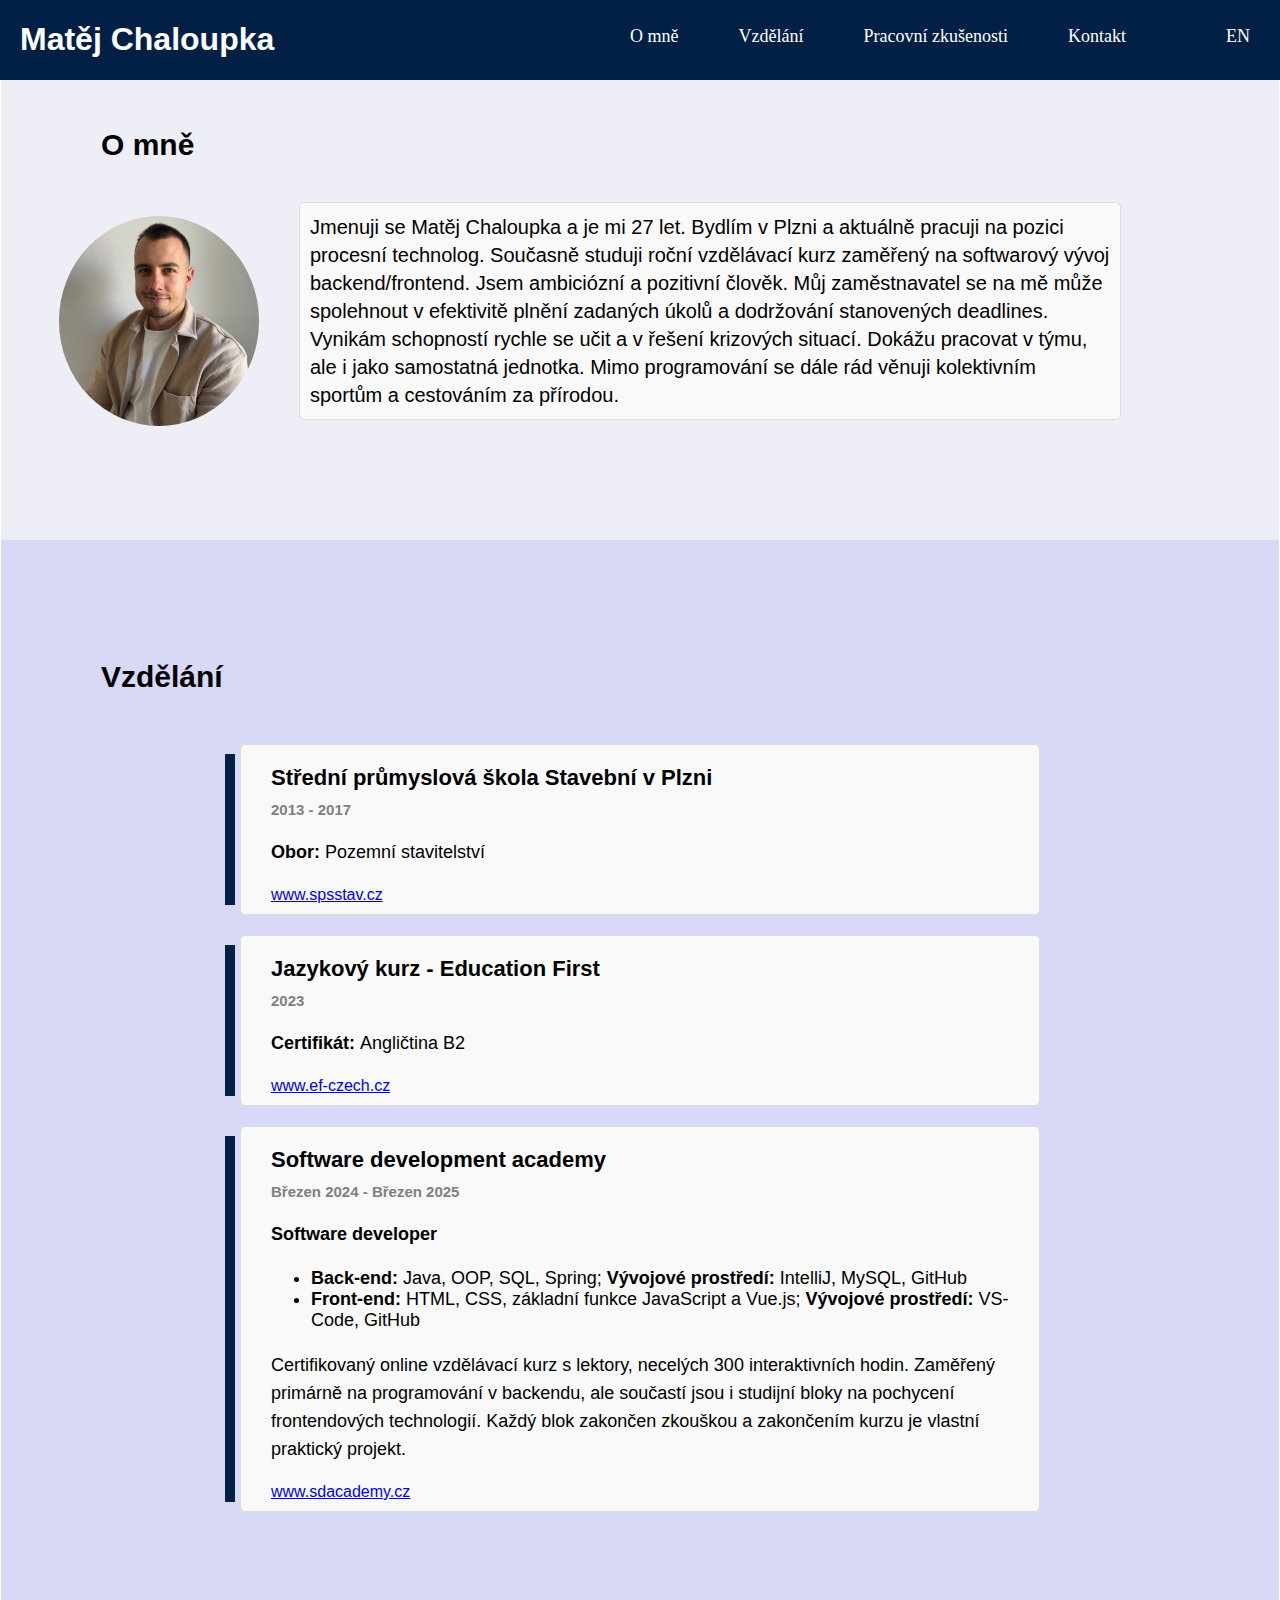
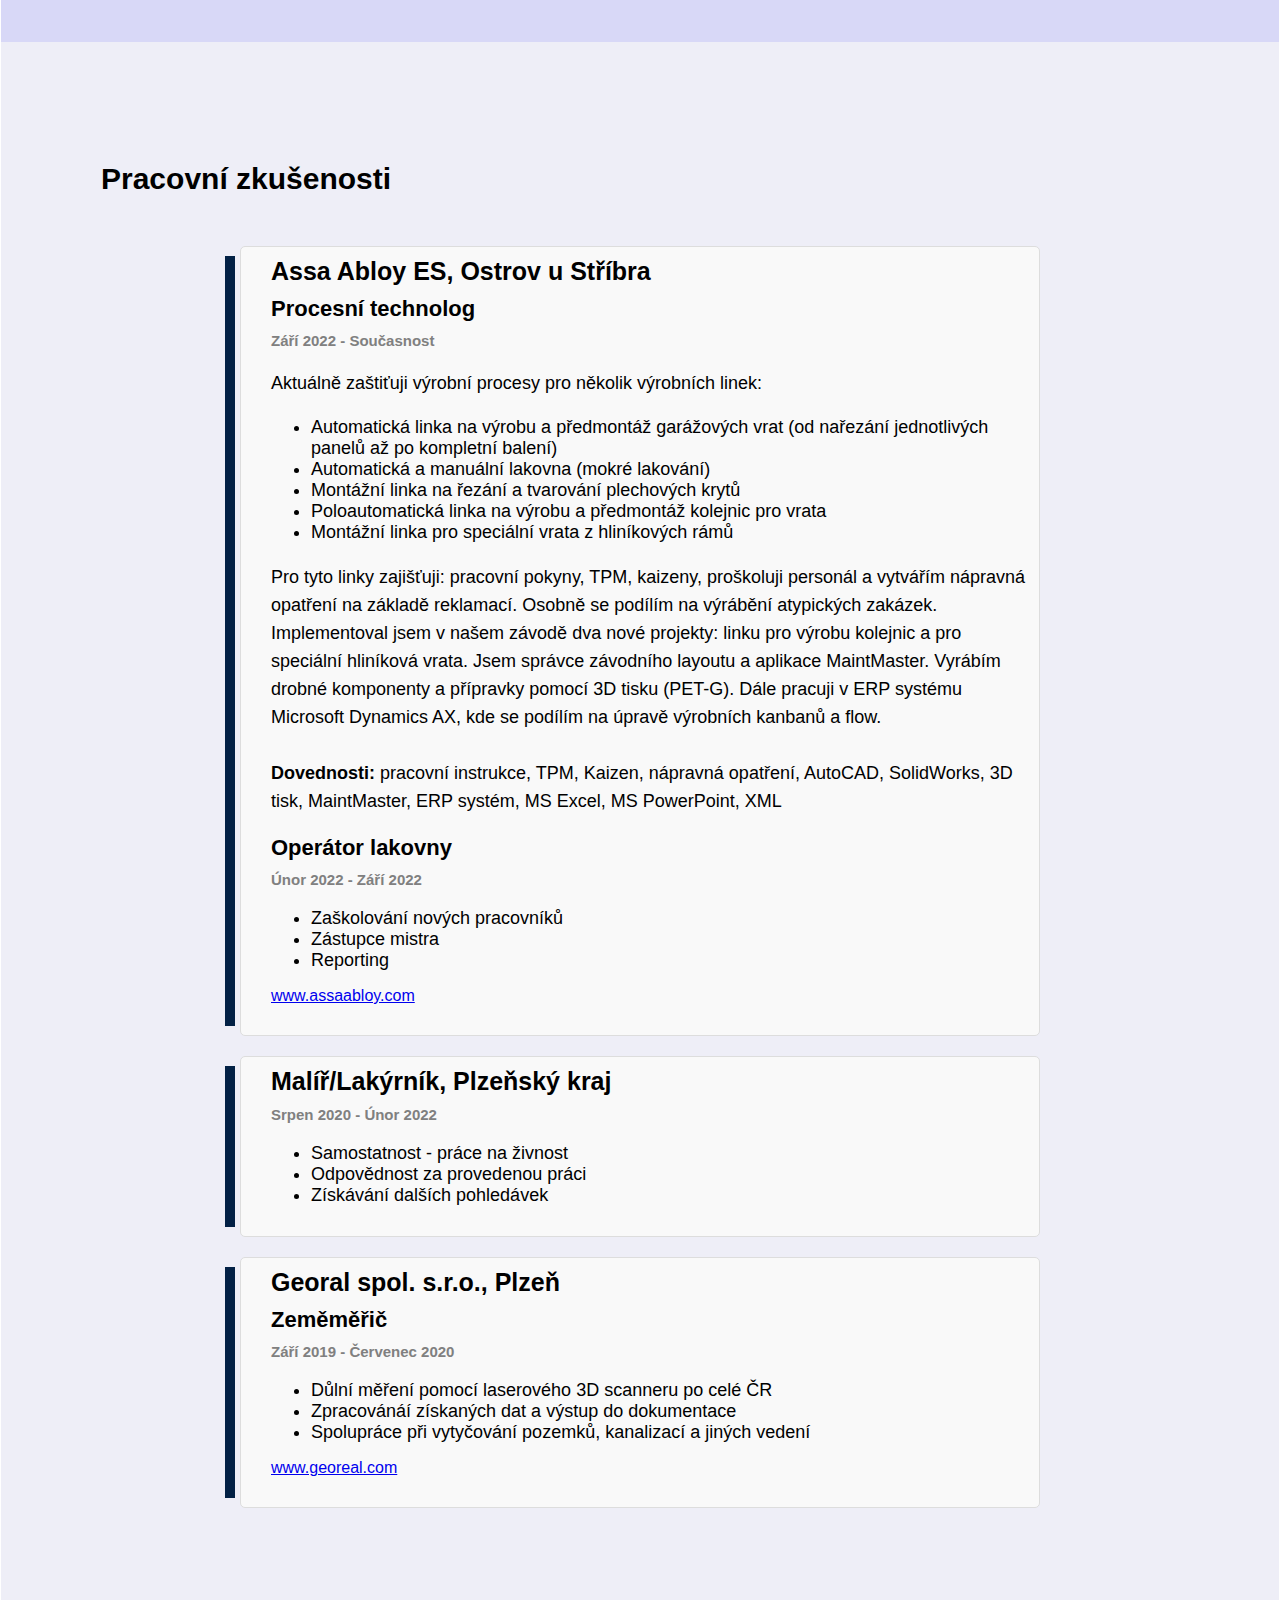
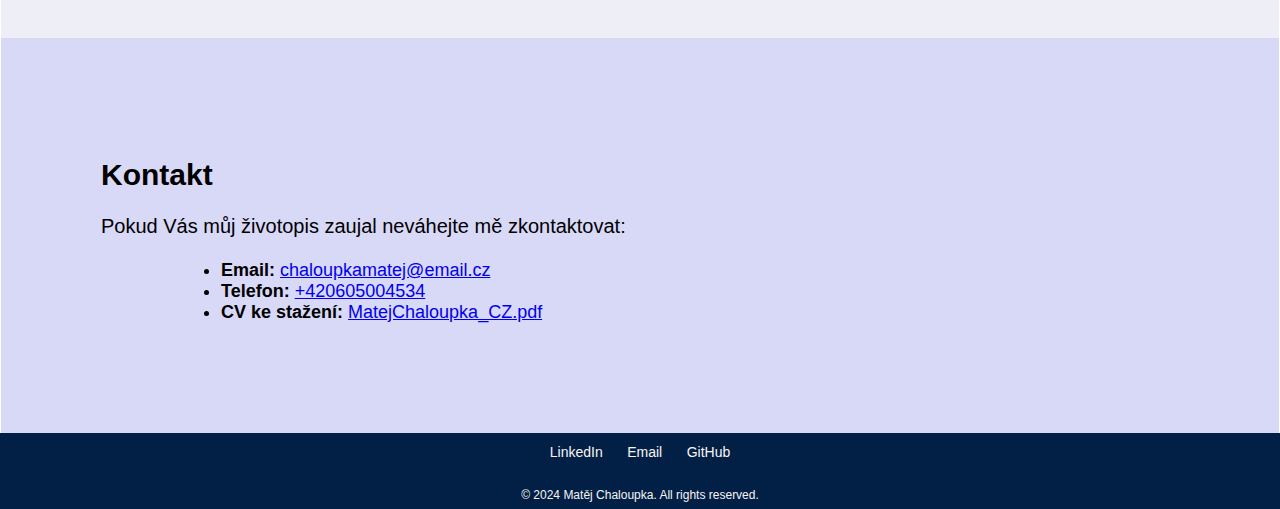
==== index.html @ 8a722eea "Add files via upload" ====
<!DOCTYPE html>
<html lang="en">
<head>
    <meta charset="UTF-8">
    <meta name="viewport" content="width=device-width, initial-scale=1.0">
    <title>CV - Matěj Chaloupka</title>
    <link rel="shortcut icon" href="img/mch.png">
    <link rel="stylesheet" href="css/style.css">
</head>

<body>
    <header>
        <h1>Matěj Chaloupka</h1>

        <nav class="menu">
        
            <ul class="links">
                <li><a href="#bio">O mně</a></li>
                <li><a href="#edu">Vzdělání</a></li>
                <li><a href="#exp">Pracovní zkušenosti</a></li>
                <li><a href="#contact">Kontakt</a></li>
            </ul>
                    
            <ul class="langs">
                <li><a href="index_en.html">EN</a></li>
            </ul>


        </nav>

    </header>


    <main>
        
        <section id="bio">
            <h2>O mně</h2>

            <div class="div-bio">
                <img class="img-me" src="img/me.jpg" alt="Me">
                <p class="p-bio">
                    Jmenuji se Matěj Chaloupka a je mi 27 let. Bydlím v Plzni a aktuálně pracuji na pozici procesní technolog. Současně studuji roční vzdělávací kurz zaměřený na softwarový vývoj backend/frontend.
                    Jsem ambiciózní a pozitivní člověk. Můj zaměstnavatel se na mě může spolehnout v efektivitě plnění zadaných úkolů a dodržování stanovených deadlines. Vynikám schopností rychle se učit a v řešení krizových situací.
                    Dokážu pracovat v týmu, ale i jako samostatná jednotka.
                    Mimo programování se dále rád věnuji kolektivním sportům a cestováním za přírodou.
                </p>
            </div>


        </section>


        <section id="edu">
            <h2>Vzdělání</h2>
            <div class="timeline">
                <div class="timeline-item">
                    <div class="timeline-content">
                        <article>
                            <h4>Střední průmyslová škola Stavební v Plzni</h4>
                            <h5>2013 - 2017</h5>
                            <p>
                                <strong>Obor: </strong> Pozemní stavitelství
                            </p>
                            <a href="https://www.spsstav.cz/">www.spsstav.cz</a>
                        </article>
                    </div>
                </div>
                <div class="timeline-item">
                    <div class="timeline-content">
                        <article>
                            <h4>Jazykový kurz - Education First</h4>
                            <h5>2023</h5>
                            <p>
                                <strong>Certifikát: </strong>Angličtina B2
                            </p>
                            <a href="https://www.ef-czech.cz/">www.ef-czech.cz</a>
                        </article>
                    </div>
                </div>

                <div class="timeline-item">
                    <div class="timeline-content">
                        <article>
                            <h4>Software development academy</h4>
                            <h5>Březen 2024 - Březen 2025</h5>
                            <p>
                                <strong>Software developer</strong>
                                <ul>
                                    <li><strong>Back-end: </strong>Java, OOP, SQL, Spring; <strong>Vývojové prostředí: </strong>IntelliJ, MySQL, GitHub</li>
                                    <li><strong>Front-end: </strong>HTML, CSS, základní funkce JavaScript a Vue.js; <strong>Vývojové prostředí: </strong>VS-Code, GitHub</li>
                                </ul>
                            </p>

                            <p>
                                Certifikovaný online vzdělávací kurz s lektory, necelých 300 interaktivních hodin.
                                Zaměřený primárně na programování v backendu, ale součastí jsou i studijní bloky na 
                                pochycení frontendových technologií. Každý blok zakončen zkouškou a 
                                zakončením kurzu je vlastní praktický projekt.
                            </p>
                            <a href="https://sdacademy.cz/">www.sdacademy.cz</a>
                        </article>
                    </div>
                </div>
            </div>
        </section>


        <section id="exp">
            <h2>Pracovní zkušenosti</h2>
            <div class="timeline">
                <div class="timeline-item">
                    <div class="timeline-content">
                        <article>
                            <h3>Assa Abloy ES, Ostrov u Stříbra</h3>
                            <h4>Procesní technolog</h4>
                            <h5>Září 2022 - Současnost</h5>
                            <p>
                                Aktuálně zaštiťuji výrobní procesy pro několik výrobních linek:
                                <ul>
                                    <li>Automatická linka na výrobu a předmontáž garážových vrat (od nařezání jednotlivých panelů až po kompletní balení)</li>
                                    <li>Automatická a manuální lakovna (mokré lakování)</li>
                                    <li>Montážní linka na řezání a tvarování plechových krytů</li>
                                    <li>Poloautomatická linka na výrobu a předmontáž kolejnic pro vrata</li>
                                    <li>Montážní linka pro speciální vrata z hliníkových rámů</li>                   
                                </ul>
                            </p>
                            <p>
                                Pro tyto linky zajišťuji: pracovní pokyny, TPM, kaizeny, proškoluji personál a vytvářím 
                                nápravná opatření na základě reklamací. Osobně se podílím na výrábění 
                                atypických zakázek. Implementoval jsem v našem závodě dva nové projekty: 
                                linku pro výrobu kolejnic a pro speciální hliníková vrata. Jsem správce 
                                závodního layoutu a aplikace MaintMaster. Vyrábím drobné komponenty a 
                                přípravky pomocí 3D tisku (PET-G). Dále pracuji v ERP systému Microsoft 
                                Dynamics AX, kde se podílím na úpravě výrobních kanbanů a flow.
                                <br><br>
                                <strong>Dovednosti:</strong> pracovní instrukce, TPM, Kaizen, nápravná opatření, 
                                AutoCAD, SolidWorks, 3D tisk, MaintMaster, ERP systém, MS Excel, 
                                MS PowerPoint, XML
                            </p>

                            <h4>Operátor lakovny</h4>
                            <h5>Únor 2022 - Září 2022</h5>
                            <p>
                                <ul>
                                    <li>Zaškolování nových pracovníků</li>
                                    <li>Zástupce mistra</li>
                                    <li>Reporting</li>
                                </ul>
                                <a href="https://www.assaabloy.com/cz/cs">www.assaabloy.com</a>
                            </p>
                        </article>
                    </div>
                </div>

                <div class="timeline-item">
                    <div class="timeline-content">
                        <article>
                            <h3>Malíř/Lakýrník, Plzeňský kraj</h3>
                            <h5>Srpen 2020 - Únor 2022</h5>
                            <p>
                                <ul>
                                    <li>Samostatnost - práce na živnost</li>
                                    <li>Odpovědnost za provedenou práci</li>
                                    <li>Získávání dalších pohledávek</li>
                                </ul>
                            </p>
                        </article>
                    </div>
                </div>

                <div class="timeline-item">
                    <div class="timeline-content">
                        <article>
                            <h3>Georal spol. s.r.o., Plzeň</h3>
                            <h4>Zeměměřič</h4>
                            <h5>Září 2019 - Červenec 2020</h5>
                            <p>
                                <ul>
                                    <li>Důlní měření pomocí laserového 3D scanneru po celé ČR</li>
                                    <li>Zpracovánáí získaných dat a výstup do dokumentace</li>
                                    <li>Spolupráce při vytyčování pozemků, kanalizací a jiných vedení</li>
                                </ul>
                                <a href="https://georeal.cz/">www.georeal.com</a>
                            </p>
                        </article>
                    </div>
                </div>
            </div>
        </section>


        <section id="contact">
            <h2>Kontakt</h2>

            <p class="p-cont">
                Pokud Vás můj životopis zaujal neváhejte mě zkontaktovat:
                <ul class="ul-contact">
                    <li><strong>Email: </strong><a href="mailto:chaloupkamatej@email.cz">chaloupkamatej@email.cz</a></li>
                    <li><strong>Telefon: </strong> <a href="tel:+420605004534">+420605004534</a></li>
                    <li><strong>CV ke stažení: </strong> <a href="docs/CVMCH_CZ.pdf" download="MatejChaloupka_CZ.pdf">MatejChaloupka_CZ.pdf</a></li>
                </ul>
            </p>

        </section>

    </main>

    <footer>
        <div class="footer-container">
          <div class="footer-links">
            <a href="https://linkedin.com/in/matěj-chaloupka-353ba0285" target="_blank">LinkedIn</a>
            <a href="mailto:chaloupkamatej@email.cz">Email</a>
            <a href="https://github.com/chaloupkamatej" target="_blank">GitHub</a>
          </div>
          <p class="footer-copy">&copy; 2024 Matěj Chaloupka. All rights reserved.</p>
        </div>
      </footer>    

</body>
</html>
---- css/style.css ----
body {
    font-family: "Calibri", "Arial", "Helvetica"
}

nav {
    display: flex;
}

.menu {
  margin-left: auto;
  margin-right: 20px;
}
    .menu ul {
        list-style: none;
    }
    
    .menu li {
        float: left;
        padding: 10px 30px;
        vertical-align: center;
        font-size: large;
    }
    
    .menu a {
      
        color: #fff;
    }

    .links, .langs {
      text-decoration: none;
        display: flex;
    }

    .langs li a{
      margin-left: auto;
    }

    .menu a {
      font-family: 'Calibri';
      text-decoration: none;
    }

    .menu a:hover {
      color: #a3a3c0;
      text-decoration: underline;
    }


.p-bio {
  position: relative;
    max-width: 800px; 
    padding: 10px;
    background-color: #f9f9f9; 
    border: 1px solid #ddd; 
    border-radius: 5px;
    font-size: 20px;
    line-height: 28px;
    margin: 20px 100px;
    
}

.div-bio {
    display: flex;
    align-items: center;
    justify-content: center;
    text-align: left;
    margin-left: -200px;
}



.img-me {
    width: 200px;
    border: #ddd 1px;
    border-radius: 50%;
    height: auto;
    margin-left: 200px;
    margin-right: -60px;
    margin-top: 20px;
}

header {
    display: flex;
    background-color: #022045;
    padding: 0px 20px;
    color: white;
    position: fixed;
    top: 0;
    width: 100%;
    left: 0;
    z-index: 1;
}

footer {
    margin-top: 0px;
    color: #f7f3f3;
    padding: 0px 0;
    text-align: center;
    font-family: "Calibri", "Arial";
  }
  
  .footer-container {
    background-color: #022045;
    margin: -10px -10px;
    display: flex;
    flex-direction: column;
    align-items: center;
  }
  
  
  .footer-links {
    margin: 10px 0;
  }
  
  .footer-links a {
    color: #f9f5f5;
    text-decoration: none;
    margin: 0 10px;
    font-size: 14px;
  }
  
  .footer-links a:hover {
    text-decoration: underline;
  }
  
  .footer-copy {
    font-size: 12px;
    margin-top: 10px;
    margin-bottom: 0px;
  }

  #bio {
    padding: 100px 0;
    margin: 0px -7px;
    background-color: #eeeef7;
  }

  #edu {
    padding: 100px 0;
    margin: 0px -7px;
    background-color: #d8d8f7;
  }

  #exp {
    padding: 100px 0;
    margin: 0px -7px;
    background-color: #eeeef7;
  }

  #contact {
    padding: 100px 0;
    margin: 0px -7px;
    background-color: #d8d8f7;
  }

  h2 {
    font-size: 30px;
    margin: 20px 100px;
  }

  h3 {
    font-size: 25px;
    margin: 10px 250px;
  }

  h4 {
    font-size: 22px;
    margin: 10px 0;
  }

  h5 {
    font-size: 15px;
    margin: 10px 0;
    color: grey;
  }

  p {
    font-size: 20px;
    line-height: 28px;
    margin: 20px 0;
  }


article {
    margin-left: 20px;
}

.p-cont {
    font-size: 20px;
    line-height: 28px;
    margin: 20px 100px;
}

section li {
    font-size: 18px;
}



  
  .timeline {
    position: relative;
    max-width: 800px; 
    margin: auto;
    padding: 10px;
  }
  
  .timeline-item {
    position: relative;
    margin: 20px 0;
  }
  
  .timeline-item .timeline-content {
    background-color: #f9f9f9; 
    border: 1px solid #ddd; 
    border-radius: 5px;
    padding: 10px;
    position: relative;
  }
  
  .timeline-item h3 {
    margin: 0; 
  }
  
  .timeline-item::before {
    content: '';
    position: absolute;
    left: -15px; 
    top: 10px; 
    width: 10px; 
    height: calc(100% - 20px); 
    background-color: #022045; 
  }

  .timeline a li{
    font-size: 18px;
  }

  .timeline-content article p{
    font-size: 18px;
  }

  .ul-contact {
    margin-left: 180px;
  }
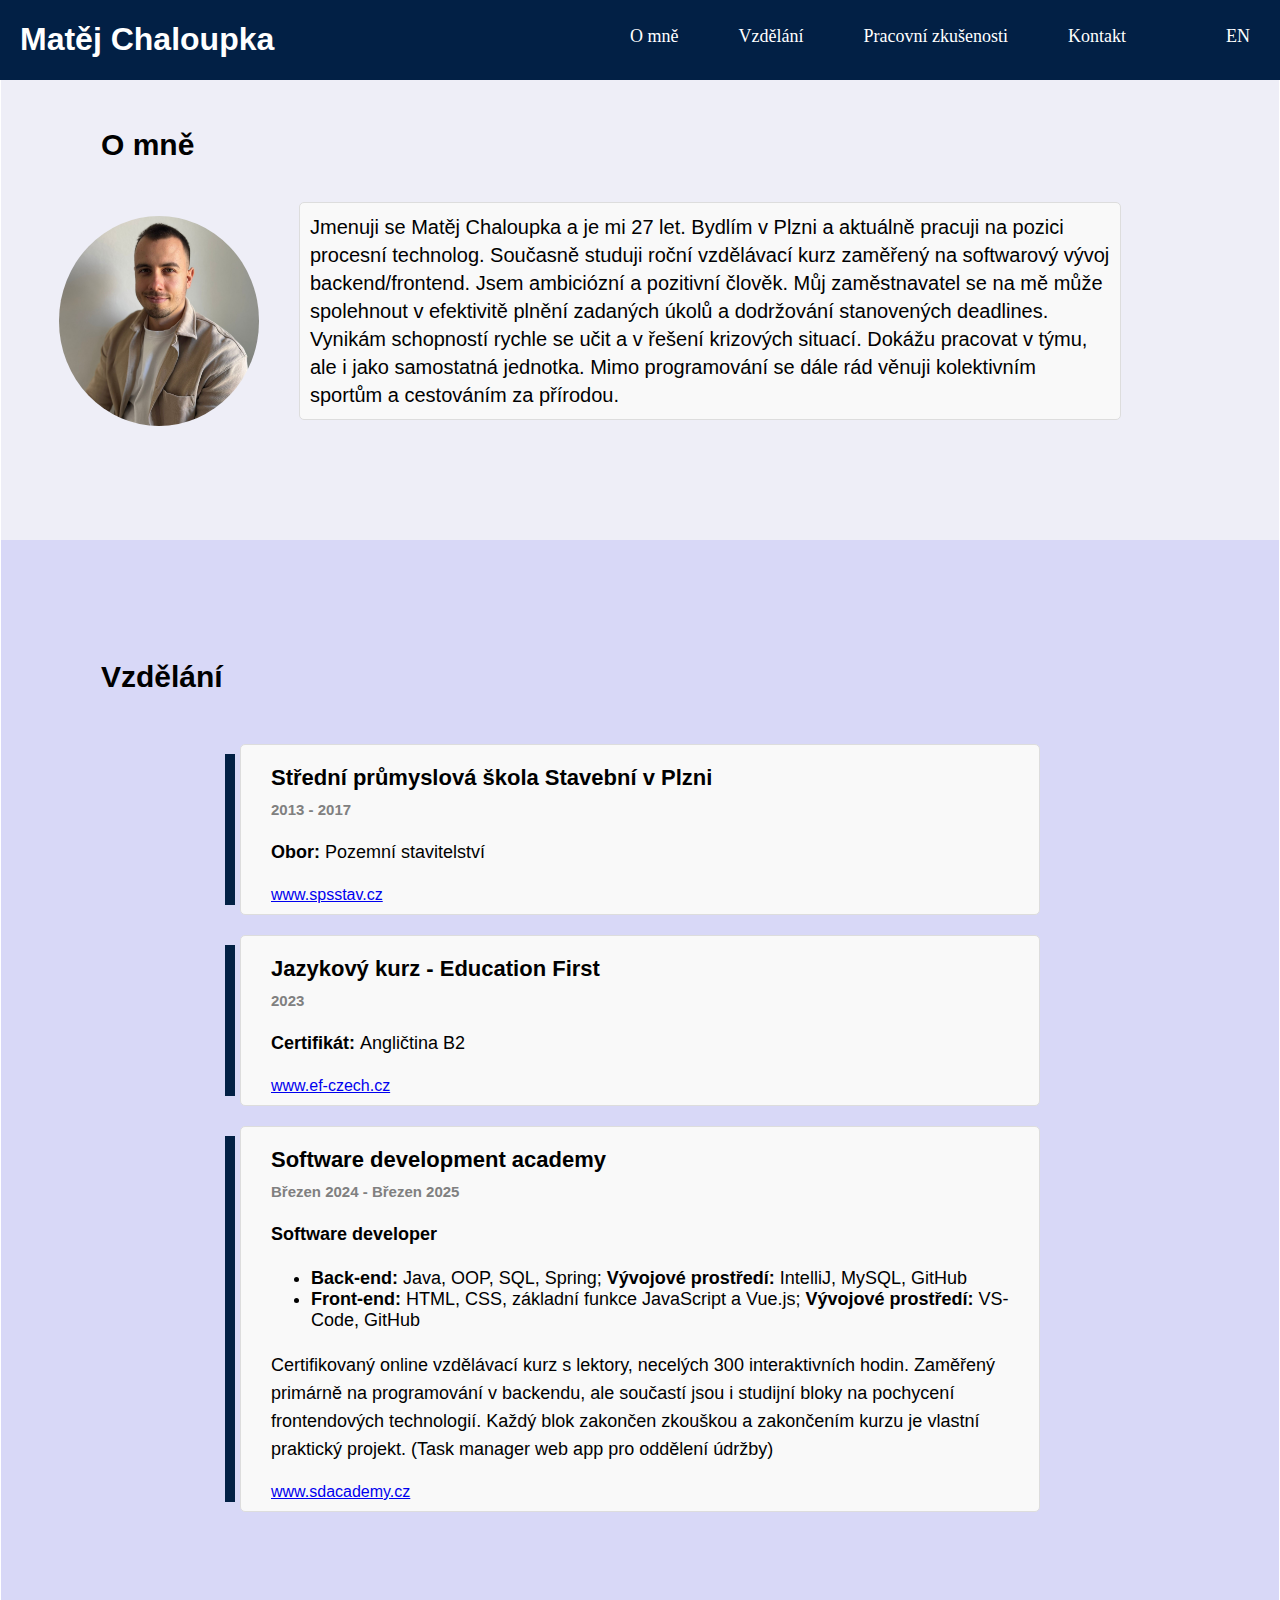
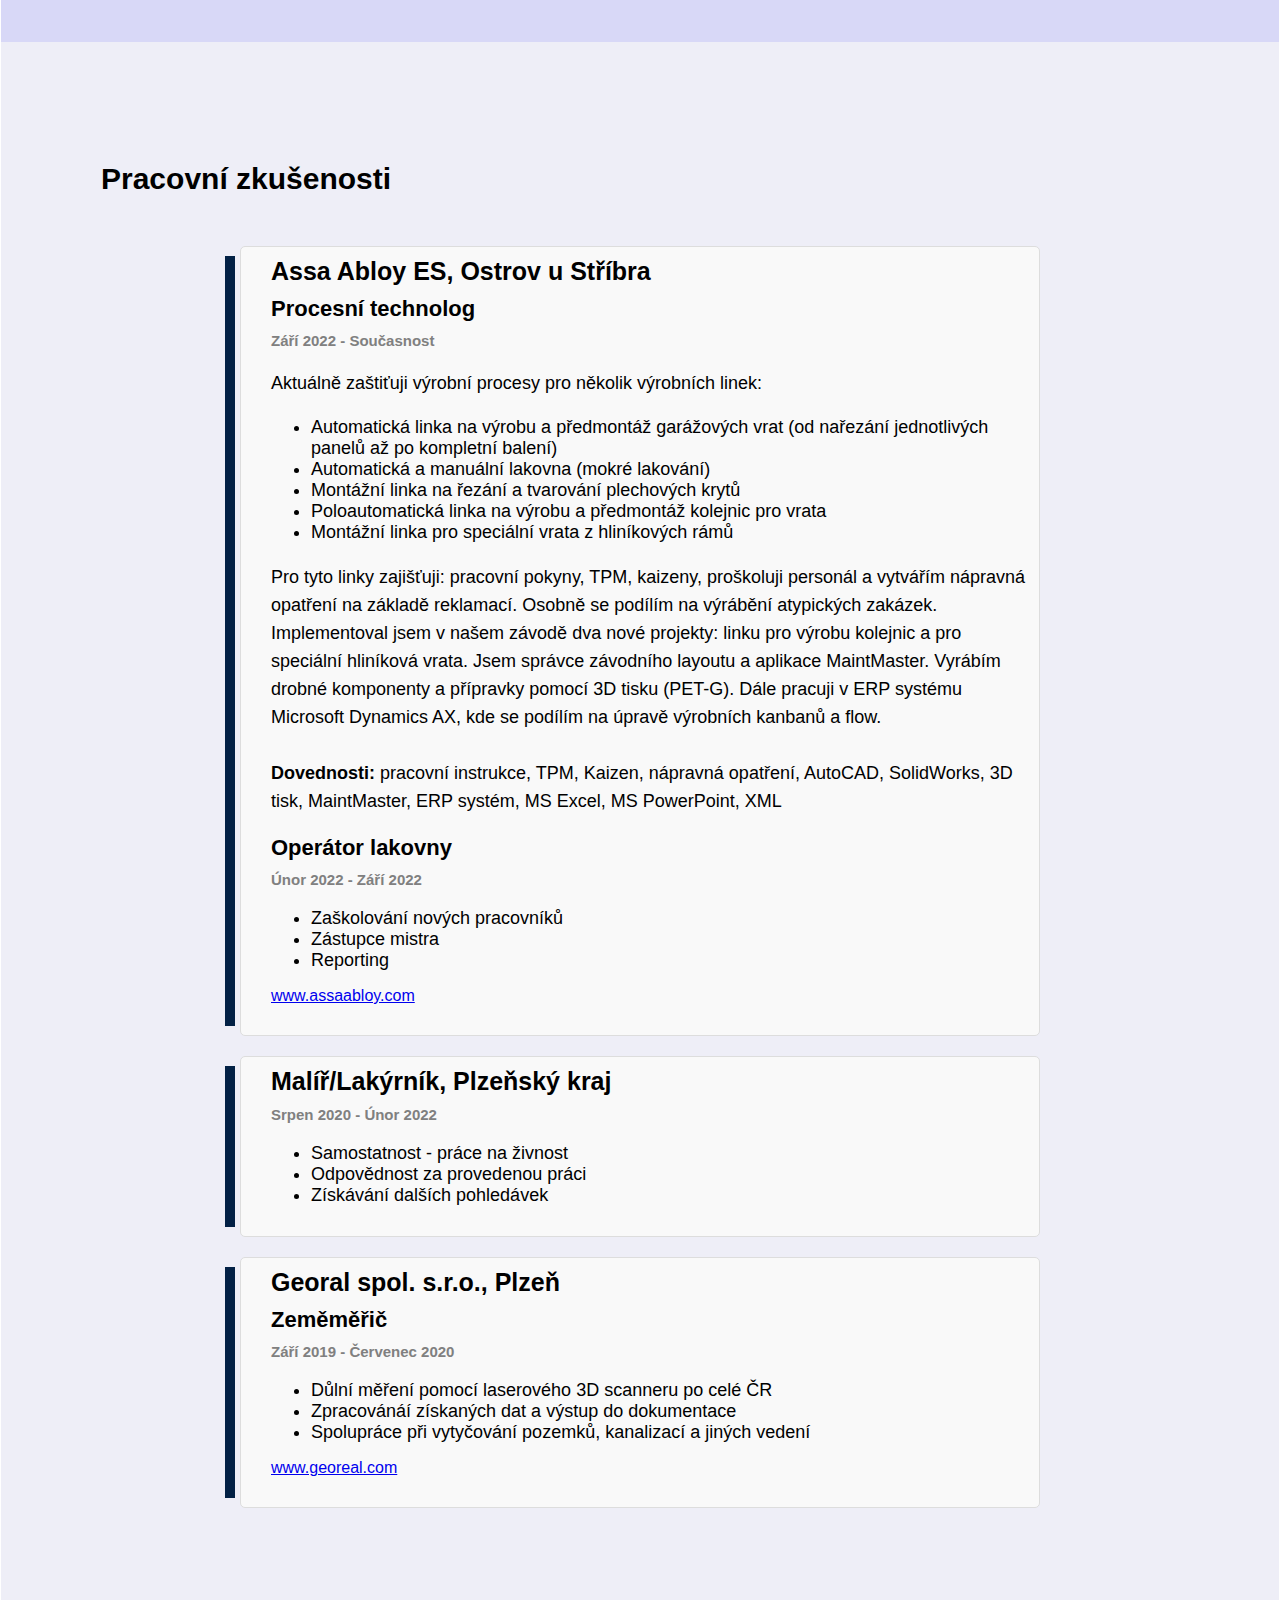
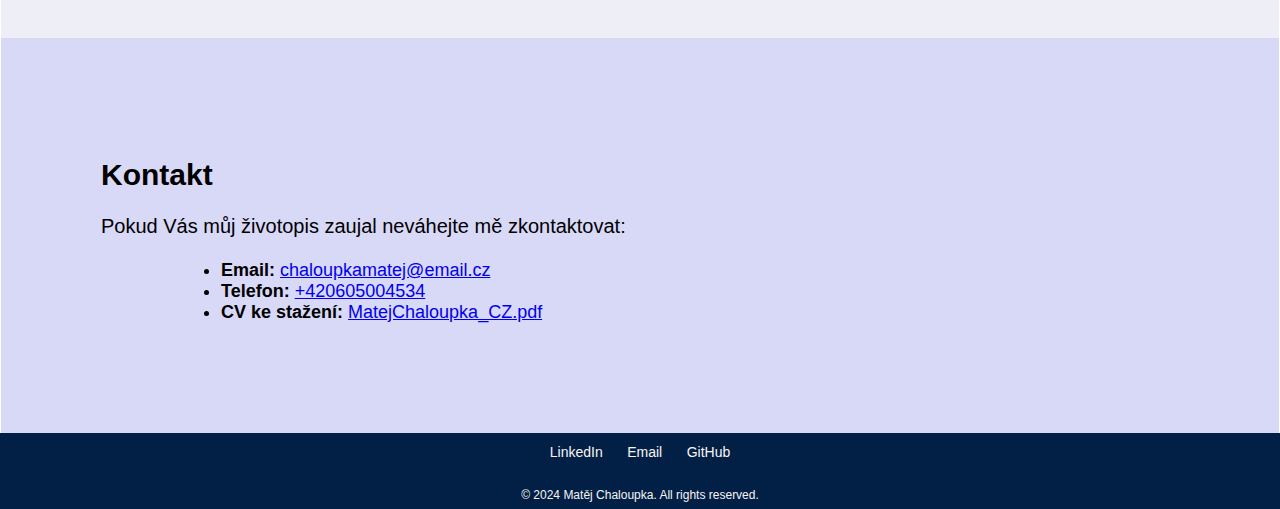
==== commit 0860c16d: "Update index.html" ====
--- a/index.html
+++ b/index.html
@@ -95,7 +95,7 @@
                                 Certifikovaný online vzdělávací kurz s lektory, necelých 300 interaktivních hodin.
                                 Zaměřený primárně na programování v backendu, ale součastí jsou i studijní bloky na 
                                 pochycení frontendových technologií. Každý blok zakončen zkouškou a 
-                                zakončením kurzu je vlastní praktický projekt.
+                                zakončením kurzu je vlastní praktický projekt. (Task manager web app pro oddělení údržby)
                             </p>
                             <a href="https://sdacademy.cz/">www.sdacademy.cz</a>
                         </article>
@@ -217,4 +217,4 @@
       </footer>    
 
 </body>
-</html>+</html>
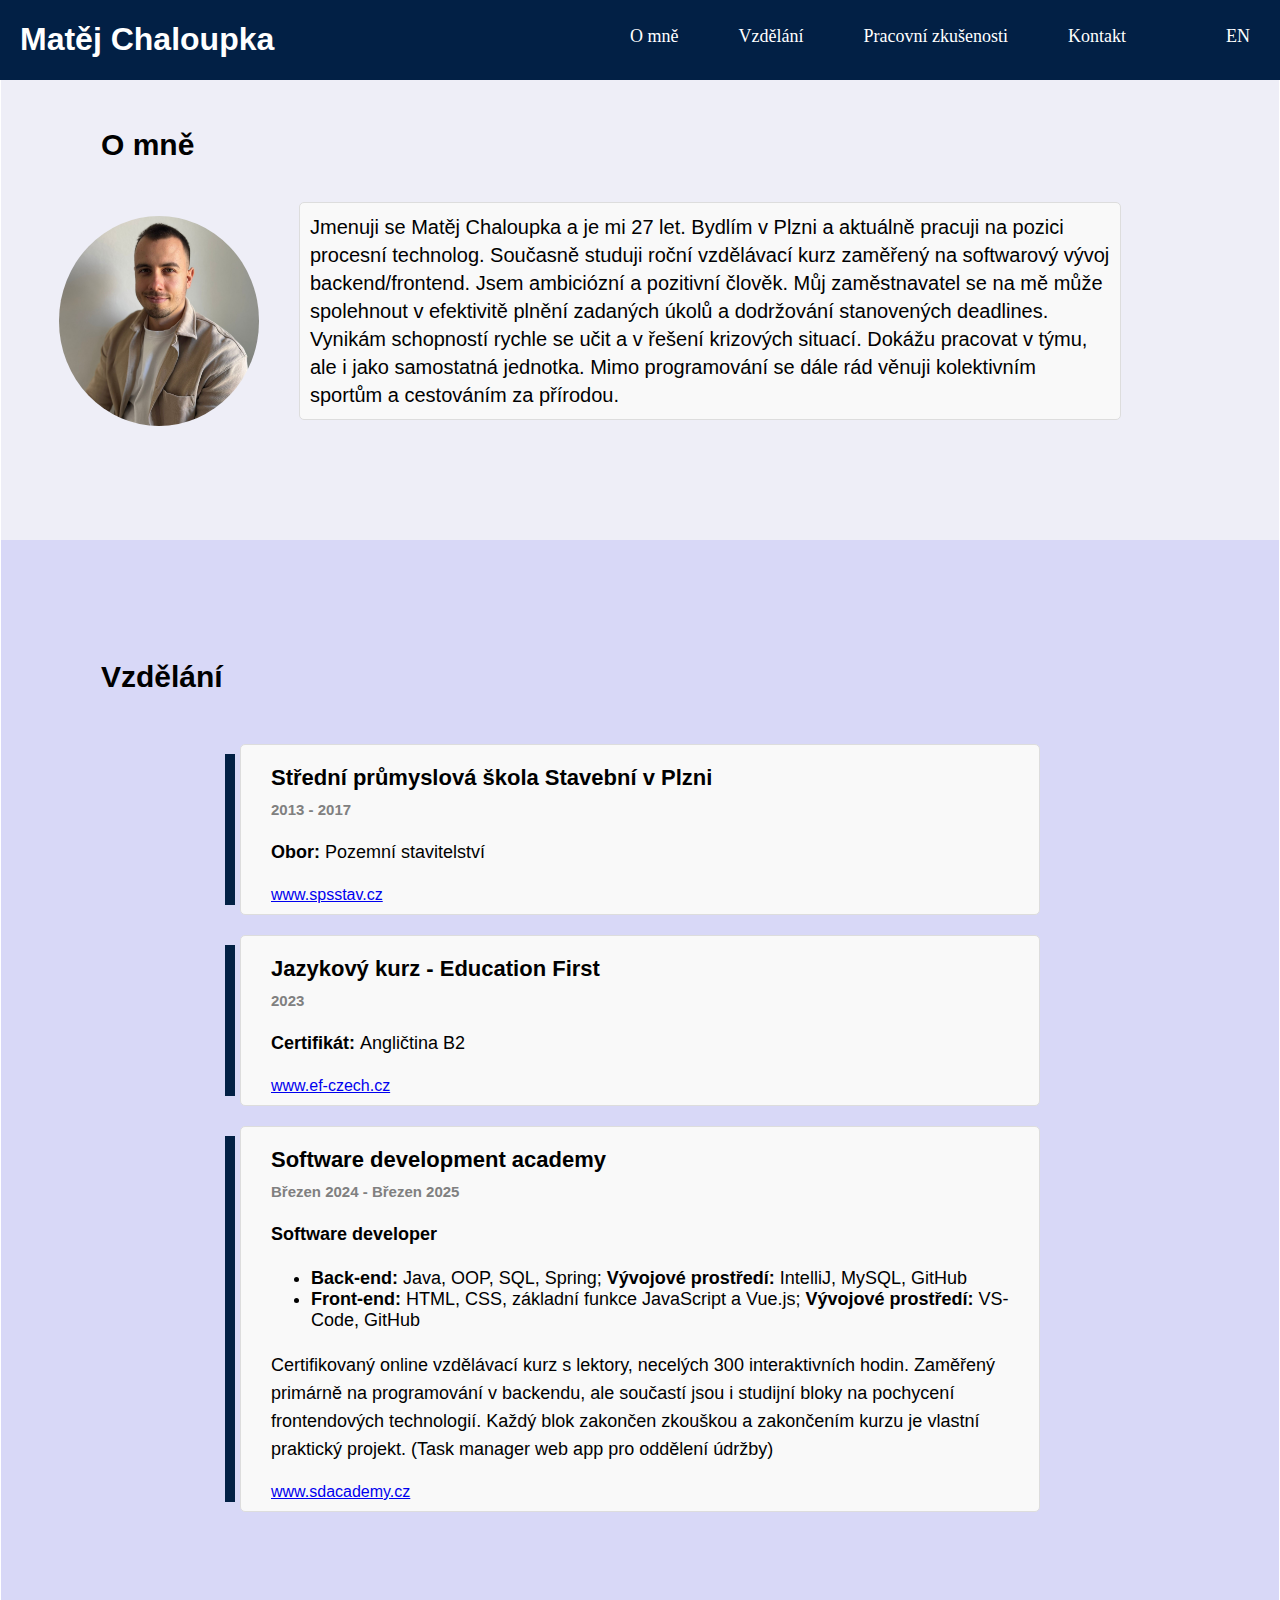
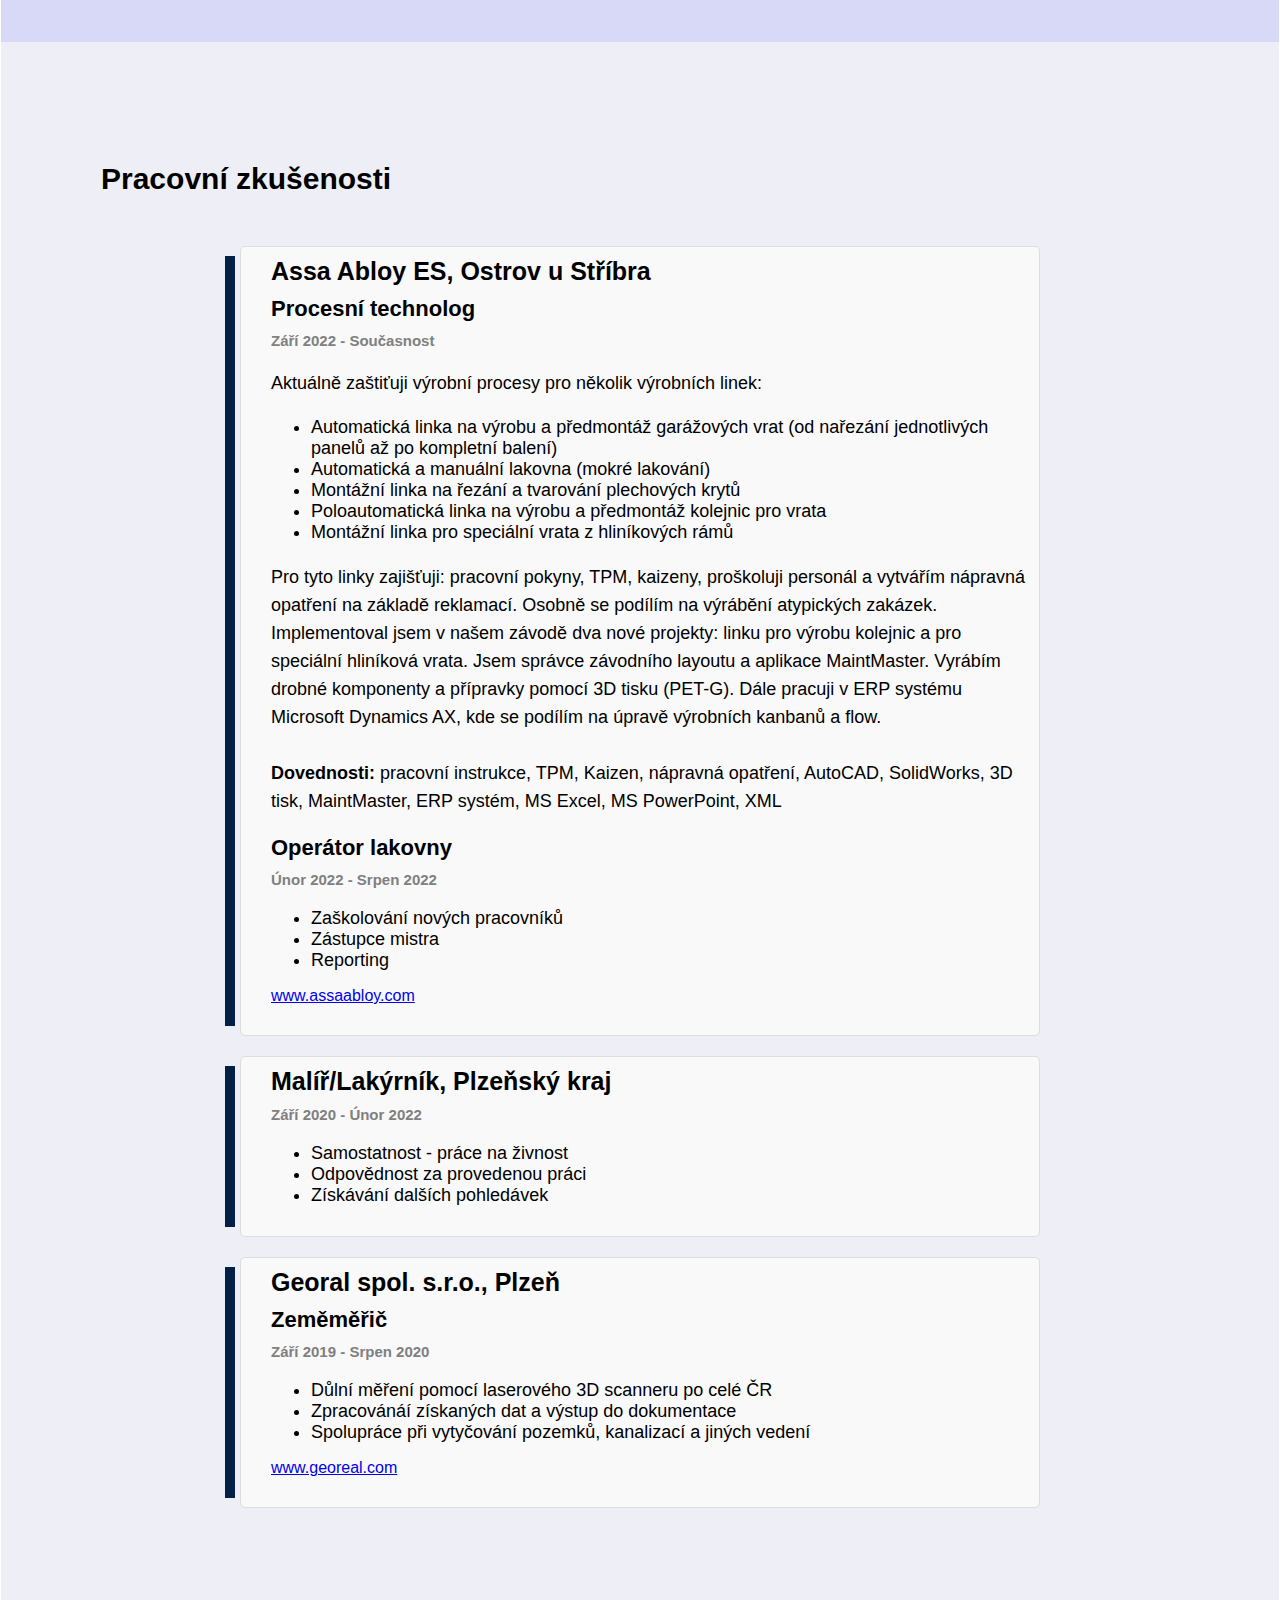
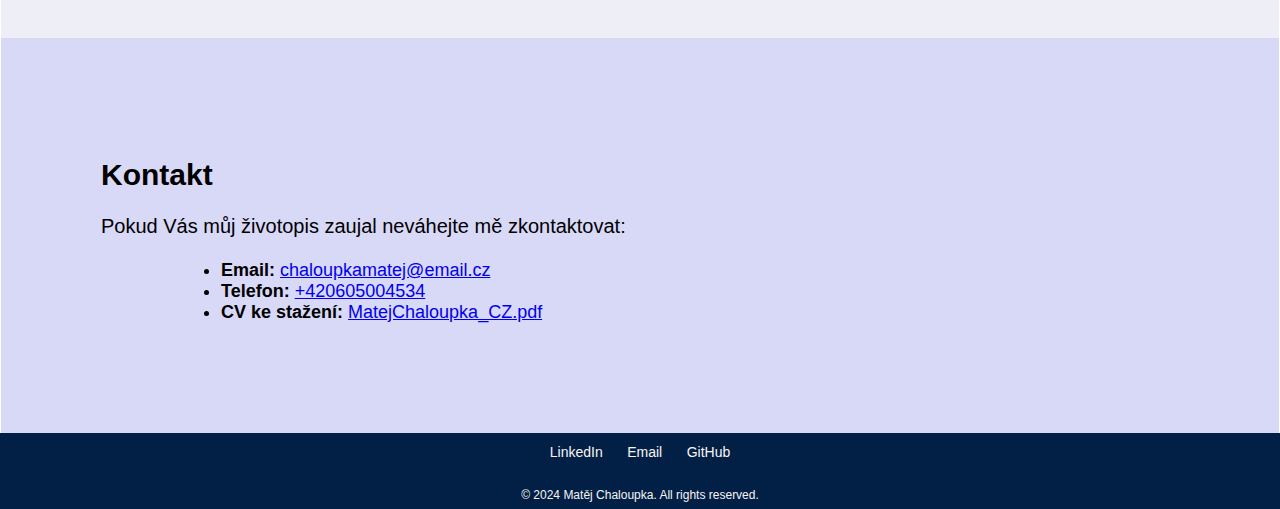
==== commit e75d5e61: "Update index.html" ====
--- a/index.html
+++ b/index.html
@@ -139,7 +139,7 @@
                             </p>
 
                             <h4>Operátor lakovny</h4>
-                            <h5>Únor 2022 - Září 2022</h5>
+                            <h5>Únor 2022 - Srpen 2022</h5>
                             <p>
                                 <ul>
                                     <li>Zaškolování nových pracovníků</li>
@@ -156,7 +156,7 @@
                     <div class="timeline-content">
                         <article>
                             <h3>Malíř/Lakýrník, Plzeňský kraj</h3>
-                            <h5>Srpen 2020 - Únor 2022</h5>
+                            <h5>Září 2020 - Únor 2022</h5>
                             <p>
                                 <ul>
                                     <li>Samostatnost - práce na živnost</li>
@@ -173,7 +173,7 @@
                         <article>
                             <h3>Georal spol. s.r.o., Plzeň</h3>
                             <h4>Zeměměřič</h4>
-                            <h5>Září 2019 - Červenec 2020</h5>
+                            <h5>Září 2019 - Srpen 2020</h5>
                             <p>
                                 <ul>
                                     <li>Důlní měření pomocí laserového 3D scanneru po celé ČR</li>
